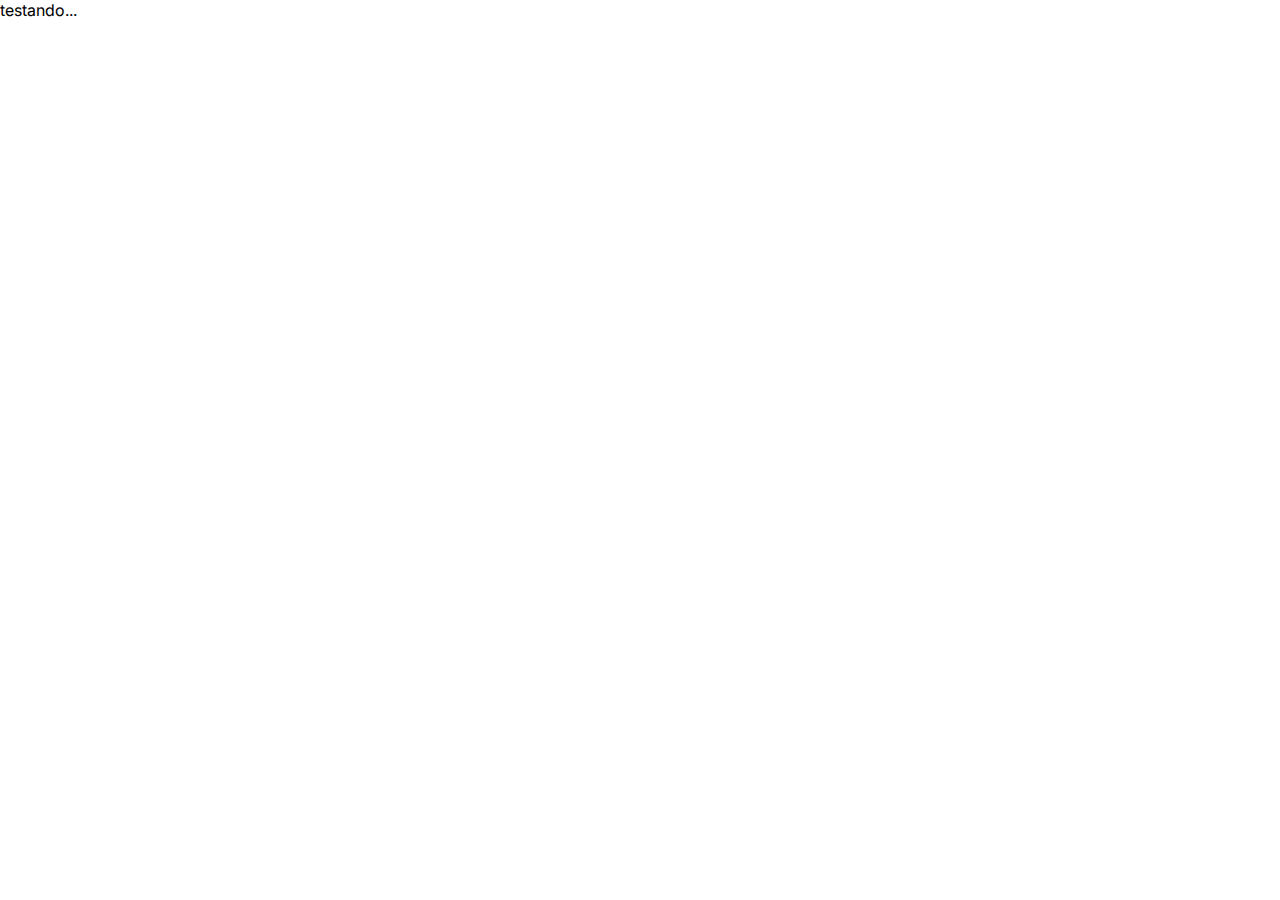
==== index.html @ 35b9323c "new update" ====
<!DOCTYPE html>
<html lang="pt">
  <head>
    <meta charset="UTF-8" />
    <meta name="viewport" content="width=device-width, initial-scale=1.0" />
    <meta
      name="description"
      content="Desfrute do melhor café, feito com grãos selecionados e um ambiente aconchegante. Visite-nos e experimente sabores únicos!"
    />
    <meta name="author" content="Amanda Lemos" />
    <meta
      name="keywords"
      content="cafeteria, grãos especiais, café gourmet, melhor café, espresso, cappuccino"
    />
    <title>Cafeteria Triple Peaks</title>
    <link rel="stylesheet" href="./vendor/normalize.css" />
    <link rel="stylesheet" href="./pages/index.css" />
    <link rel="shortcut icon" href="./favicon.ico.ico" />
    <link rel="preconnect" href="https://fonts.googleapis.com/" />
    <link rel="preconnect" href="https://fonts.gstatic.com/" crossorigin />
    <link
      href="https://fonts.googleapis.com/css2?family=Inter:wght@100..900&family=Noto+Serif:ital,wght@0,100..900;1,100..900&display=swap"
      rel="stylesheet"
    />
  </head>

  <body>
    <div class="page">
      testando...
      <header class="header"></header>
      <main class="content">
        <section class="recipes"></section>
        <section class="reservation"></section>
      </main>
      <footer class="footer"></footer>
    </div>
  </body>
</html>
---- pages/index.css ----
.page {
  min-width: 1100px;
  max-width: 1600px;
  margin: 0 auto;
  font-family: "Inter", Arial, sans-serif, "Noto Serif", Times New Roman, serif;
  font-size: 16px;
  line-height: 20px;
}
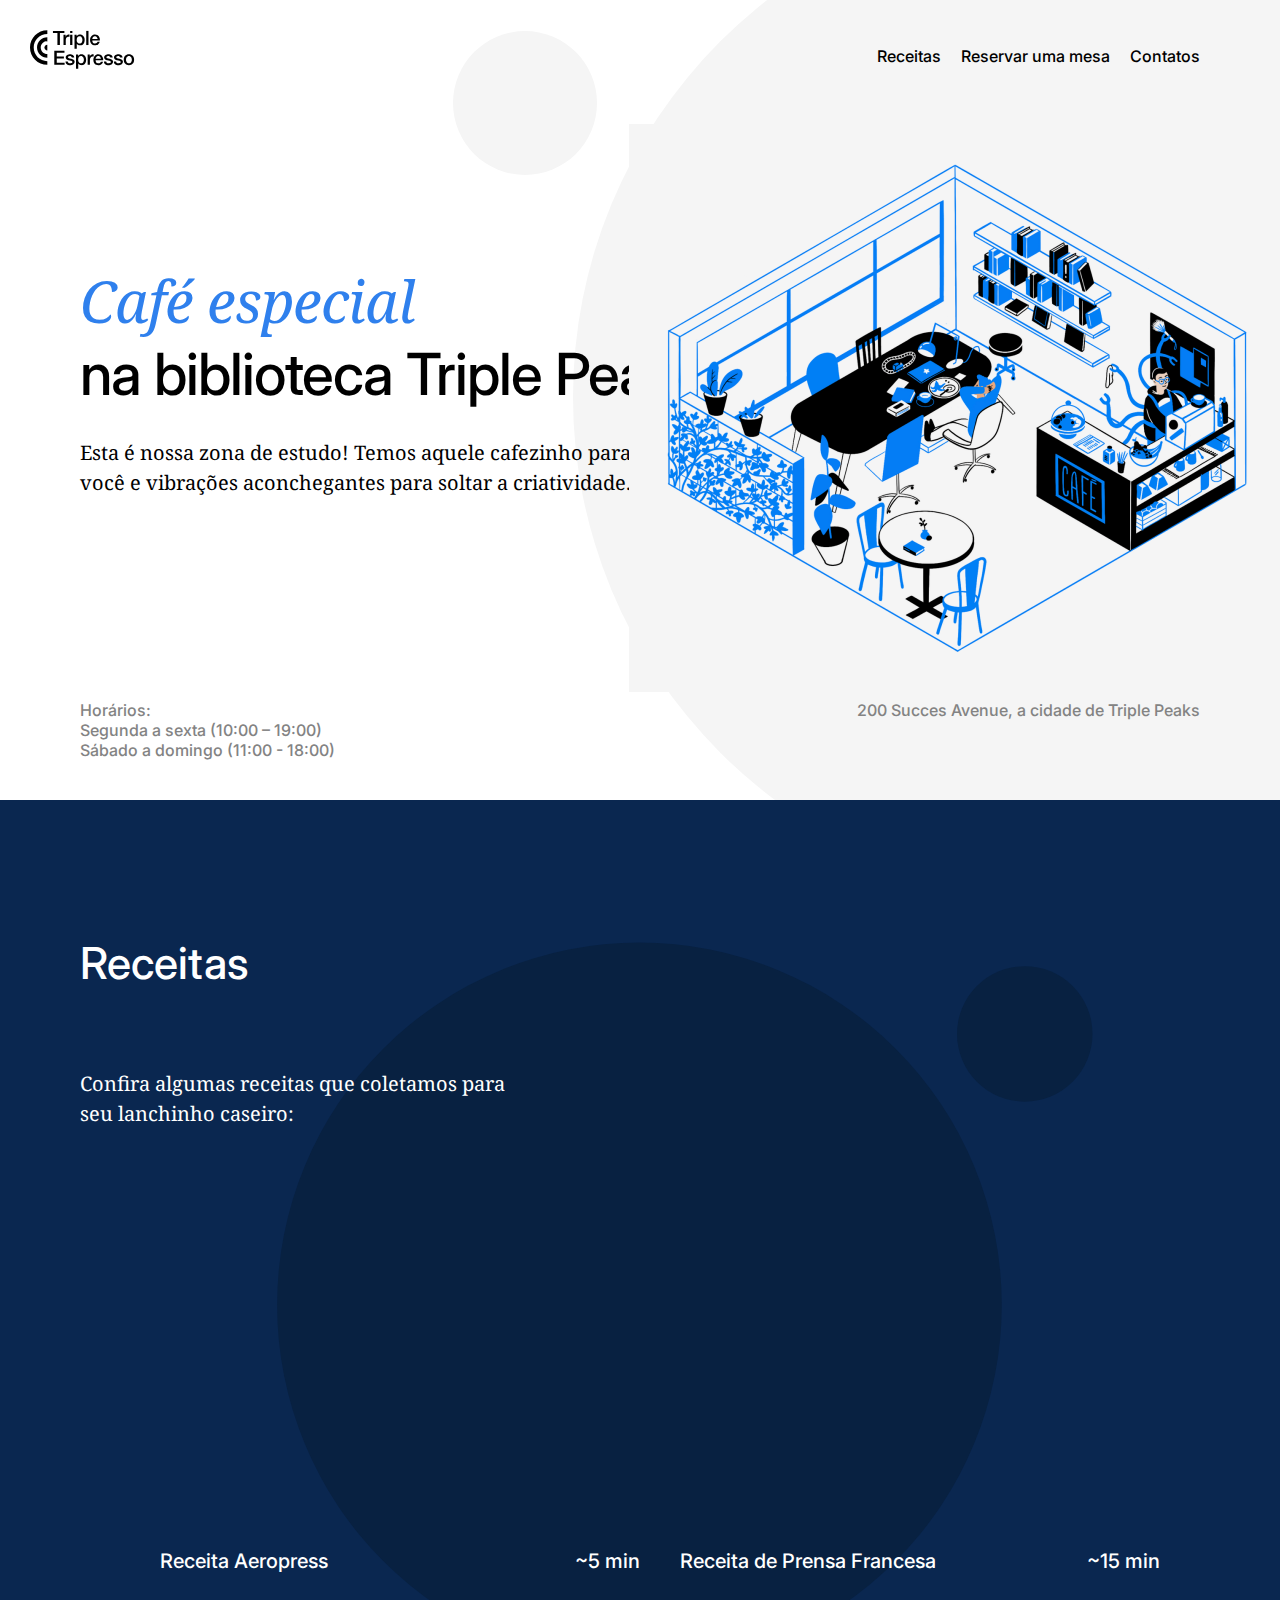
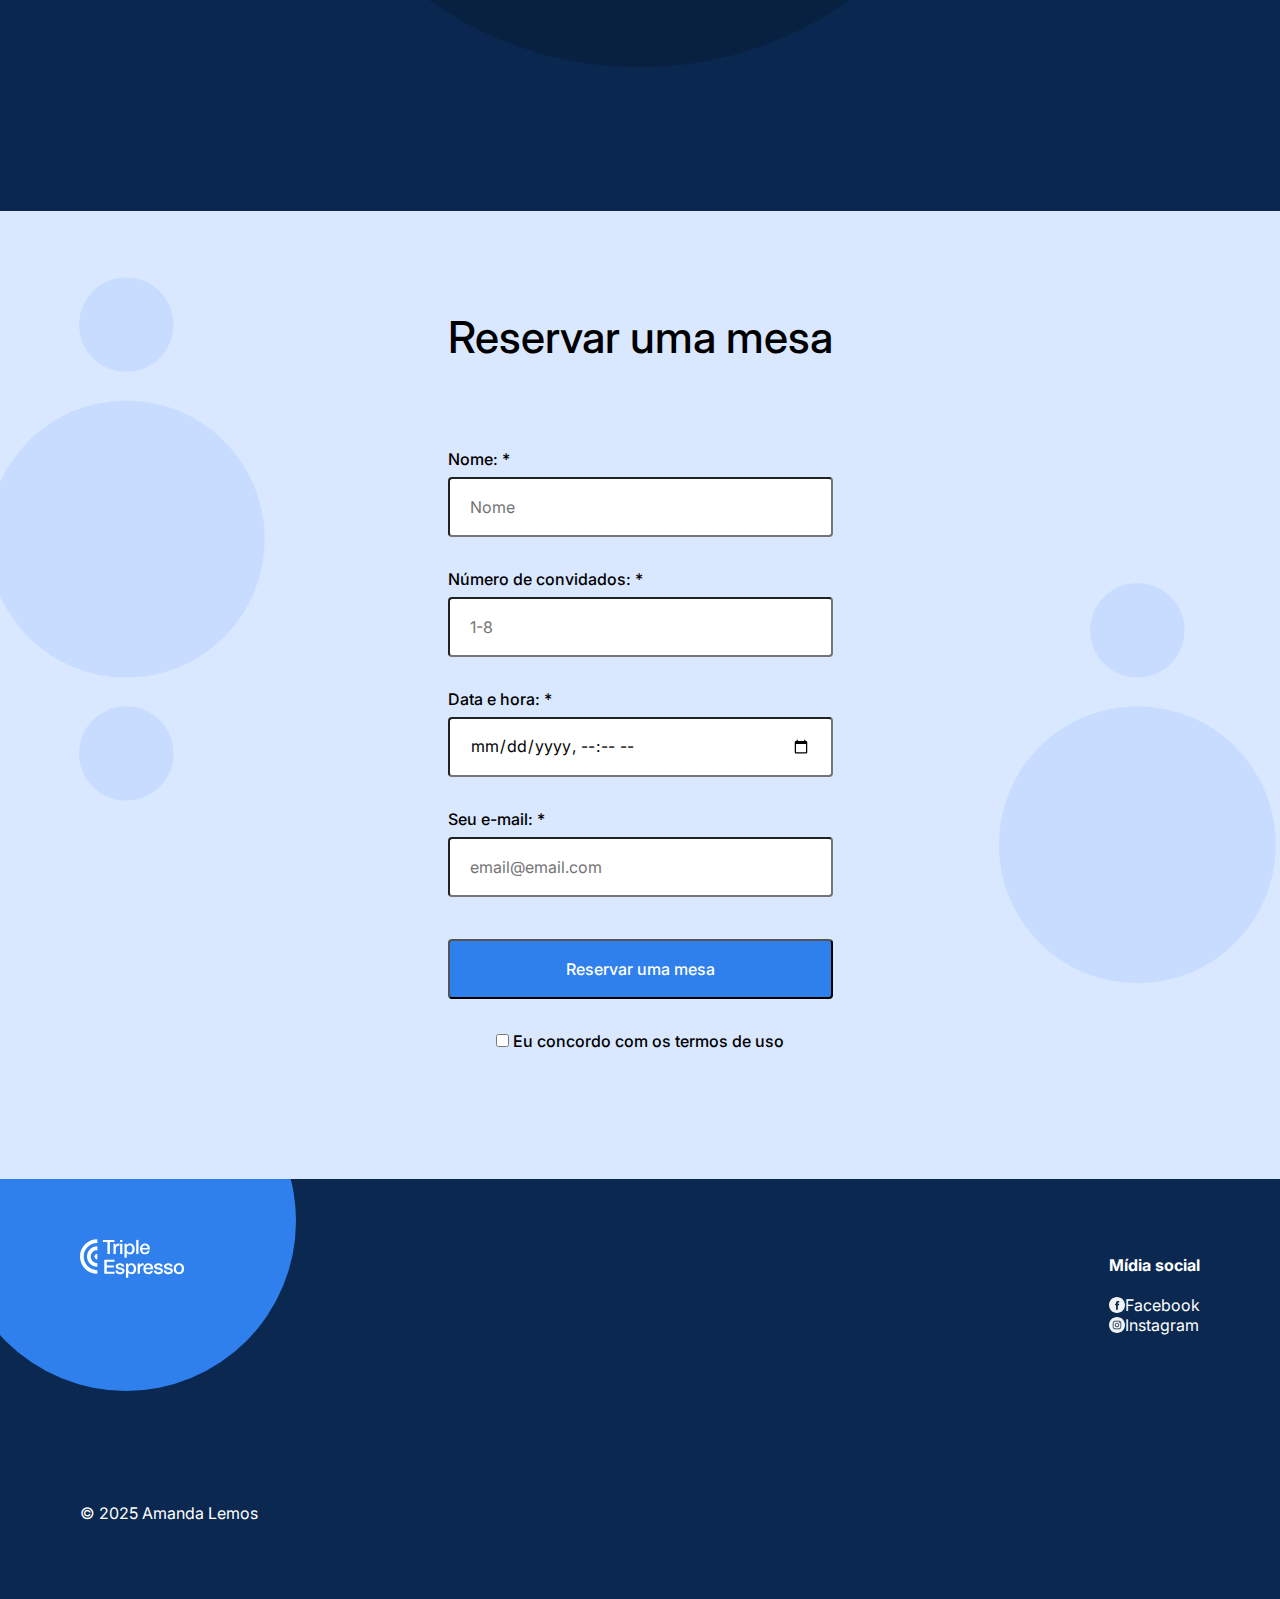
==== commit 0ab6fe05: "Nova atualização" ====
--- a/index.html
+++ b/index.html
@@ -13,7 +13,6 @@
       content="cafeteria, grãos especiais, café gourmet, melhor café, espresso, cappuccino"
     />
     <title>Cafeteria Triple Peaks</title>
-    <link rel="stylesheet" href="./vendor/normalize.css" />
     <link rel="stylesheet" href="./pages/index.css" />
     <link rel="shortcut icon" href="./favicon.ico.ico" />
     <link rel="preconnect" href="https://fonts.googleapis.com/" />
@@ -26,13 +25,182 @@
 
   <body>
     <div class="page">
-      testando...
-      <header class="header"></header>
+      <header class="header">
+        <nav class="nav">
+          <img
+            src="./images/logo_coffeeshop_dark.svg"
+            alt="Logotipo da cafeteria Triple Peaks"
+            class="nav__logo"
+          />
+          <ul class="nav__links">
+            <li>
+              <a href="#recipes" class="nav__link">Receitas</a>
+            </li>
+            <li>
+              <a href="#reservation" class="nav__link">Reservar uma mesa</a>
+            </li>
+            <li>
+              <a href="#footer" class="nav__link">Contatos</a>
+            </li>
+          </ul>
+        </nav>
+        <h1 class="header__title">
+          <span class="header__span-accent">Café especial</span>
+          <br />
+          na biblioteca Triple Peaks
+        </h1>
+        <p class="header__description">
+          Esta é nossa zona de estudo! Temos aquele cafezinho para energizar
+          você e vibrações aconchegantes para soltar a criatividade.
+        </p>
+        <img
+          src="./images/inside_coffee_shop.png"
+          alt="Ilustração 'Dentro do café'"
+          class="header__image"
+        />
+        <div class="header__footer">
+          <div>
+            <p class="header__paragraph">Horários:</p>
+            <p class="header__paragraph">Segunda a sexta (10:00 – 19:00)</p>
+            <p class="header__paragraph">Sábado a domingo (11:00 - 18:00)</p>
+          </div>
+          <p class="header__paragraph">
+            200 Succes Avenue, a cidade de Triple Peaks
+          </p>
+        </div>
+      </header>
+
       <main class="content">
-        <section class="recipes"></section>
-        <section class="reservation"></section>
+        <section class="recipes" id="recipes">
+          <h2 class="recipes__title">Receitas</h2>
+          <p class="recipes__subtitle">
+            Confira algumas receitas que coletamos para seu lanchinho caseiro:
+          </p>
+          <ul class="recipes__videos">
+            <li class="recipes__video-item">
+              <iframe
+                class="recipes__iframe"
+                src="https://www.youtube.com/embed/j6VlT_jUVPc?si=Jg7tleGp5AsFFgZW"
+                title="YouTube video player"
+                allow="accelerometer; autoplay; clipboard-write; encrypted-media; gyroscope; picture-in-picture; web-share"
+                referrerpolicy="strict-origin-when-cross-origin"
+                allowfullscreen
+              ></iframe>
+              <div class="recipes__video-caption">
+                <p>Receita Aeropress</p>
+                <p>~5 min</p>
+              </div>
+            </li>
+            <li class="recipes__video-item">
+              <iframe
+                class="recipes__iframe"
+                src="https://www.youtube.com/embed/st571DYYTR8?si=wqUzxuSQ6QhIQ1Gj"
+                title="YouTube video player"
+                allow="accelerometer; autoplay; clipboard-write; encrypted-media; gyroscope; picture-in-picture; web-share"
+                referrerpolicy="strict-origin-when-cross-origin"
+                allowfullscreen
+              ></iframe>
+              <div class="recipes__video-caption">
+                <p>Receita de Prensa Francesa</p>
+                <p>~15 min</p>
+              </div>
+            </li>
+          </ul>
+        </section>
+        <section class="reservation" id="reservation">
+          <h2 class="reservation__title">Reservar uma mesa</h2>
+          <form class="form reservation__form">
+            <fieldset class="form__fieldset">
+              <label for="name" class="form__label">Nome: *</label>
+              <input
+                type="text"
+                class="form__input"
+                id="name"
+                name="name"
+                placeholder="Nome"
+                required
+              />
+              <label for="guest" class="form__label"
+                >Número de convidados: *</label
+              >
+              <input
+                type="number"
+                id="guest"
+                name="guest"
+                class="form__input"
+                placeholder="1-8"
+                required
+              />
+              <label for="date-hour" class="form__label">Data e hora: *</label>
+              <input
+                type="datetime-local"
+                id="date-hour"
+                name="date-hour"
+                class="form__input"
+                required
+              />
+              <label for="email" class="form__label">Seu e-mail: *</label>
+              <input
+                type="email"
+                id="email"
+                name="email"
+                class="form__input"
+                placeholder="email@email.com"
+                required
+              />
+            </fieldset>
+            <button type="submit" class="form__button">
+              Reservar uma mesa
+            </button>
+            <label for="terms" class="form__label">
+              <input
+                type="checkbox"
+                id="terms"
+                name="terms"
+                class="form-checkbox"
+                required
+              />
+              Eu concordo com os termos de uso
+            </label>
+          </form>
+        </section>
       </main>
-      <footer class="footer"></footer>
+      <footer class="footer" id="footer">
+        <div class="footer__content">
+          <img
+            src="./images/logo_coffeeshop_light.svg"
+            alt=" Logotipo da cafeteria Triple Peaks"
+            class="footer__logo"
+          />
+          <div class="footer__circle"></div>
+          <div class="footer__social">
+            <h3 class="footer__social-heading">Mídia social</h3>
+            <ul class="footer__list">
+              <li class="footer__list-item">
+                <a href="#" class="footer__social-link">
+                  <img
+                    class="footer__social-icon"
+                    src="./images/facebook_white.svg"
+                    alt="facebook logo"
+                  />
+                  Facebook
+                </a>
+              </li>
+              <li class="footer__list-item">
+                <a href="#" class="footer__social-link">
+                  <img
+                    class="footer__social-icon"
+                    src="./images/instagram_white.svg"
+                    alt="instagram logo"
+                  />
+                  Instagram
+                </a>
+              </li>
+            </ul>
+          </div>
+        </div>
+        <p class="footer__copyright">© 2025 Amanda Lemos</p>
+      </footer>
     </div>
   </body>
 </html>
--- a/pages/index.css
+++ b/pages/index.css
@@ -1,8 +1,15 @@
-.page {
-  min-width: 1100px;
-  max-width: 1600px;
-  margin: 0 auto;
-  font-family: "Inter", Arial, sans-serif, "Noto Serif", Times New Roman, serif;
-  font-size: 16px;
-  line-height: 20px;
-}
+@import url("../vendor/normalize.css");
+
+@import url("../blocks/page.css");
+
+@import url("../blocks/header.css");
+
+@import url("../blocks/nav.css");
+
+@import url("../blocks/recipes.css");
+
+@import url("../blocks/reservation.css");
+
+@import url("../blocks/form.css");
+
+@import url("../blocks/footer.css");
